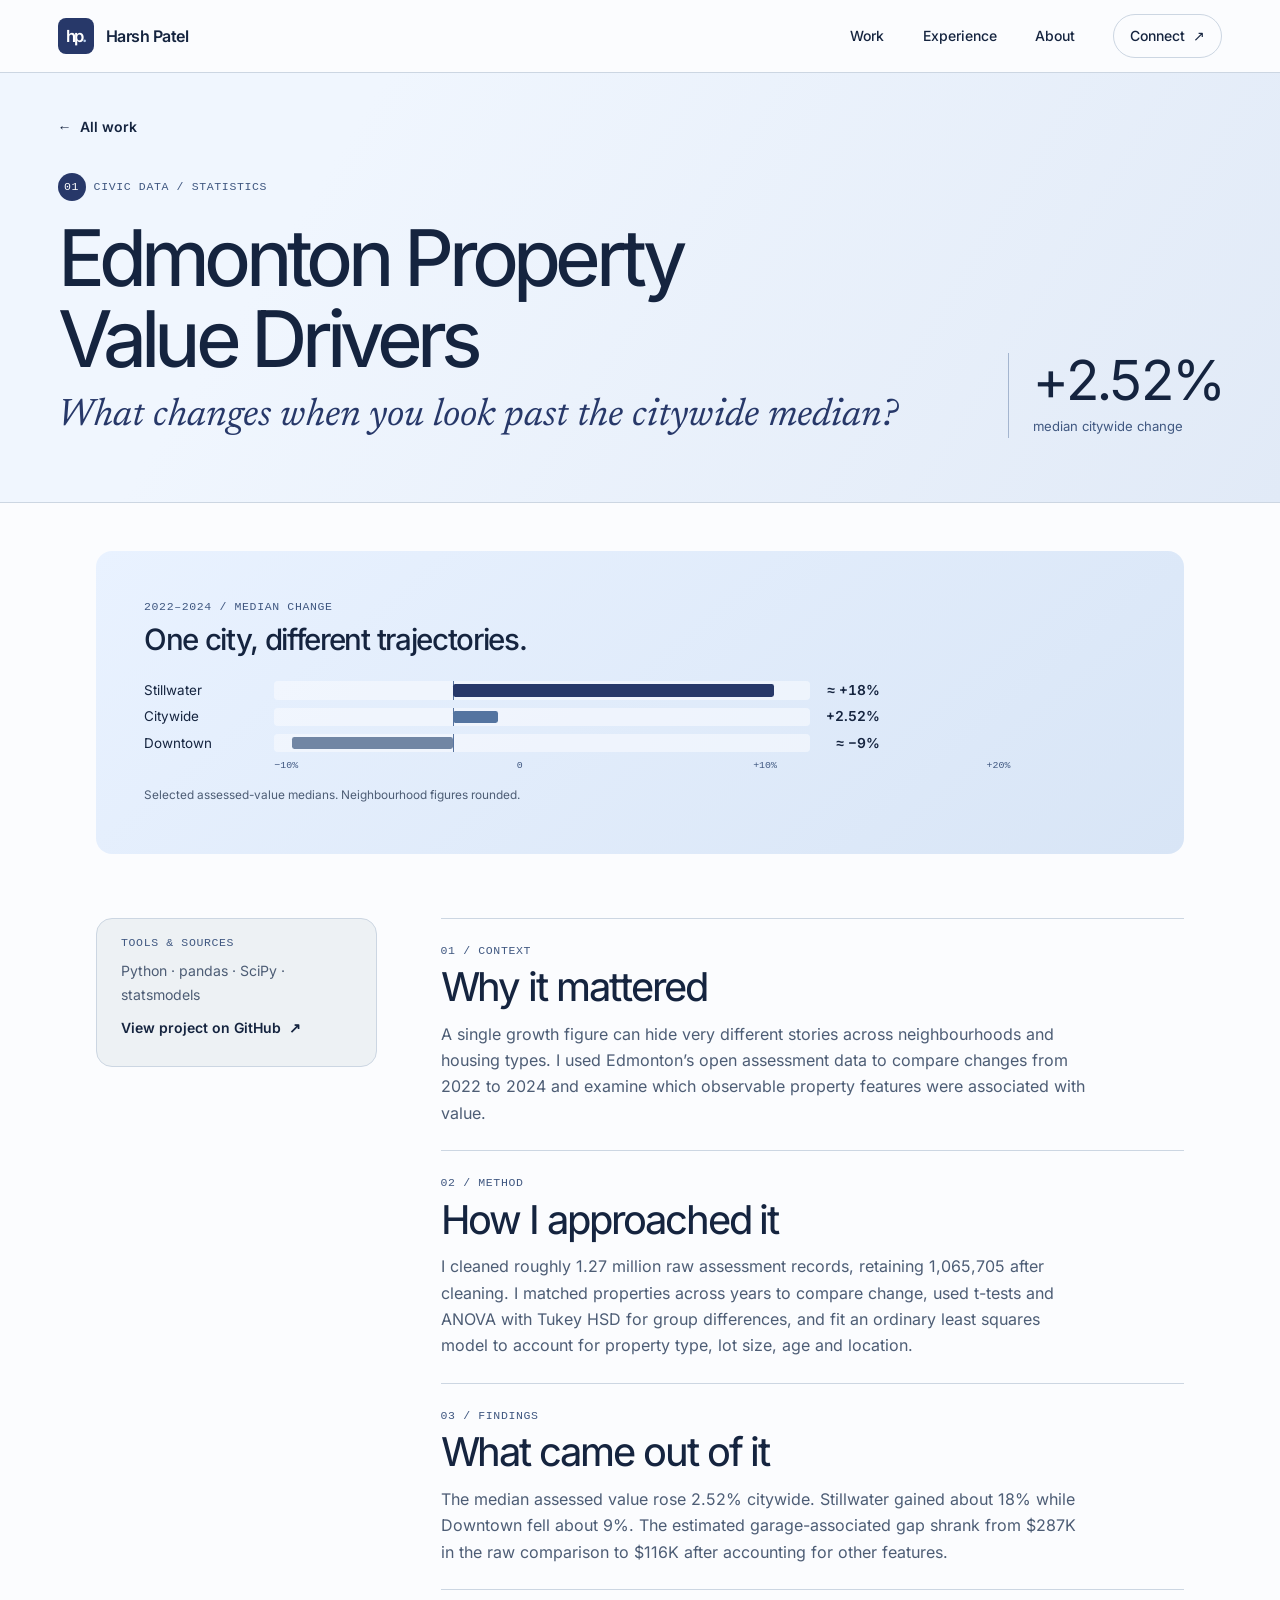
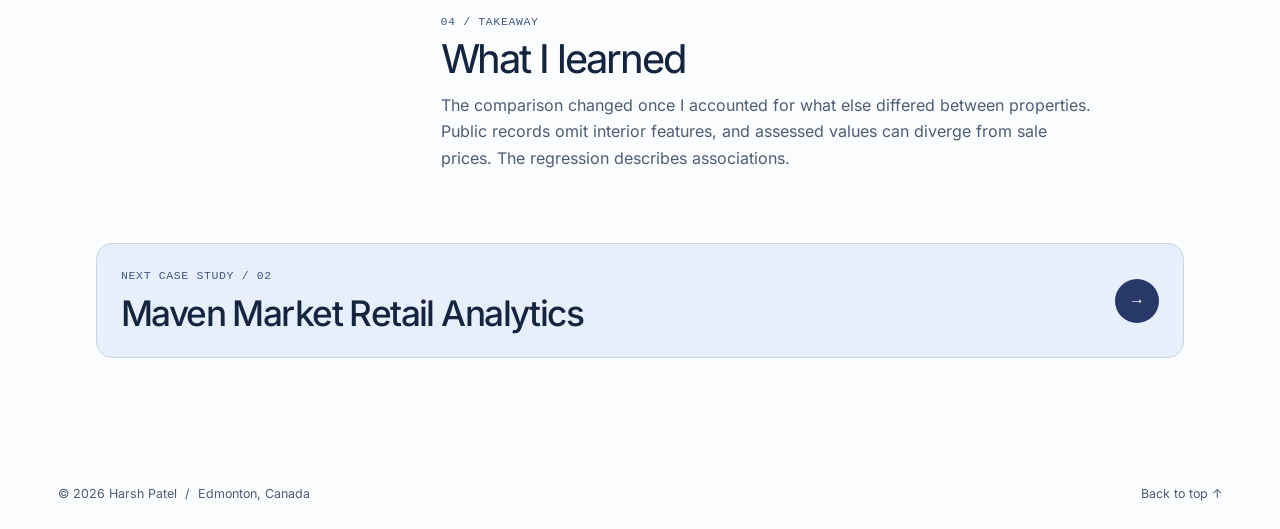
==== work/edmonton-property.html @ 3e596bad "Build the Analytical Editorial portfolio" ====
<!doctype html>
<html lang="en">
  <head>
    <meta charset="utf-8" />
    <meta name="viewport" content="width=device-width, initial-scale=1" />
    <meta name="theme-color" content="#f7f9fc" />
    <meta
      name="description"
      content="I matched three years of civic assessment records to see where values rose, where they fell, and what a citywide median leaves out."
    />
    <title>Edmonton Property Value Drivers | Harsh Patel</title>
    <link rel="canonical" href="https://harshp10101.github.io/work/edmonton-property.html" />
    <meta property="og:type" content="article" />
    <meta property="og:site_name" content="Harsh Patel" />
    <meta property="og:url" content="https://harshp10101.github.io/work/edmonton-property.html" />
    <meta property="og:title" content="Edmonton Property Value Drivers | Harsh Patel" />
    <meta
      property="og:description"
      content="I matched three years of civic assessment records to see where values rose, where they fell, and what a citywide median leaves out."
    />
    <meta property="og:image" content="https://harshp10101.github.io/og.png" />
    <meta property="og:image:width" content="1200" />
    <meta property="og:image:height" content="630" />
    <meta property="og:image:alt" content="Harsh Patel — The Analytical Editorial" />
    <meta name="twitter:card" content="summary_large_image" />
    <link rel="icon" href="../favicon.svg" type="image/svg+xml" />
    <link rel="stylesheet" href="../styles.css" />
    <script src="../script.js" defer></script>
  </head>
  <body>
    <a class="skip-link" href="#main">Skip to content</a>
    <header class="masthead">
      <div class="shell masthead-inner">
        <a class="wordmark" href="../#top">
          <span class="monogram" aria-hidden="true">hp<span>.</span></span>
          <span>Harsh Patel</span>
        </a>
        <button class="menu-toggle" type="button" aria-expanded="false" aria-controls="site-nav" hidden>
          Menu <span class="menu-icon" aria-hidden="true"></span>
        </button>
        <nav id="site-nav" class="site-nav" aria-label="Primary">
          <a href="../#work">Work</a>
          <a href="../#experience">Experience</a>
          <a href="../#about">About</a>
          <a class="nav-contact" href="../#contact">Connect <span aria-hidden="true">↗</span></a>
        </nav>
      </div>
    </header>
    <main id="main" tabindex="-1" class="case-page">
      <article id="top" aria-labelledby="case-title">
        <header class="case-hero">
          <div class="shell">
            <a class="text-link case-back" href="../#work"><span aria-hidden="true">←</span> All work</a>
            <div class="case-title-row">
              <div>
                <p class="mono section-index"><span>01</span> Civic data / statistics</p>
                <h1 id="case-title">Edmonton Property Value Drivers</h1>
                <p class="case-question">What changes when you look past the citywide median?</p>
              </div>
              <div class="case-metric"><strong>+2.52%</strong><span>median citywide change</span></div>
            </div>
          </div>
        </header>

        <div class="shell case-content">
          <figure class="project-figure chart property-chart">
            <div class="figure-kicker mono">2022–2024 / MEDIAN CHANGE</div>
            <figcaption>One city, different trajectories.</figcaption>
            <ul class="chart-bars" aria-label="One city, different trajectories.">
              <li>
                <span>Stillwater</span
                ><span class="bar-track" aria-hidden="true"><i style="--start: 33.33%; --size: 60%"></i></span
                ><b>≈ +18%</b>
              </li>
              <li>
                <span>Citywide</span
                ><span class="bar-track" aria-hidden="true"
                  ><i style="--start: 33.33%; --size: 8.4%"></i></span
                ><b>+2.52%</b>
              </li>
              <li>
                <span>Downtown</span
                ><span class="bar-track" aria-hidden="true"><i style="--start: 3.33%; --size: 30%"></i></span
                ><b>≈ −9%</b>
              </li>
            </ul>
            <div class="chart-axis" aria-hidden="true">
              <span style="--tick: 0%">−10%</span>
              <span style="--tick: 33.333333%">0</span>
              <span style="--tick: 66.666667%">+10%</span>
              <span style="--tick: 100%">+20%</span>
            </div>
            <p class="figure-note">Selected assessed-value medians. Neighbourhood figures rounded.</p>
          </figure>
          <div class="case-layout">
            <aside class="case-source" aria-label="Project details">
              <p class="mono">Tools &amp; sources</p>
              <p>Python · pandas · SciPy · statsmodels</p>
              <a class="text-link" href="https://github.com/HarshP10101/Edmonton-Property-Analysis"
                >View project on GitHub <span aria-hidden="true">↗</span></a
              >
            </aside>
            <div class="case-story">
              <section>
                <p class="mono">01 / Context</p>
                <h2>Why it mattered</h2>
                <p>
                  A single growth figure can hide very different stories across neighbourhoods and housing
                  types. I used Edmonton’s open assessment data to compare changes from 2022 to 2024 and
                  examine which observable property features were associated with value.
                </p>
              </section>
              <section>
                <p class="mono">02 / Method</p>
                <h2>How I approached it</h2>
                <p>
                  I cleaned roughly 1.27 million raw assessment records, retaining 1,065,705 after cleaning. I
                  matched properties across years to compare change, used t-tests and ANOVA with Tukey HSD for
                  group differences, and fit an ordinary least squares model to account for property type, lot
                  size, age and location.
                </p>
              </section>
              <section>
                <p class="mono">03 / Findings</p>
                <h2>What came out of it</h2>
                <p>
                  The median assessed value rose 2.52% citywide. Stillwater gained about 18% while Downtown
                  fell about 9%. The estimated garage-associated gap shrank from $287K in the raw comparison
                  to $116K after accounting for other features.
                </p>
              </section>
              <section>
                <p class="mono">04 / Takeaway</p>
                <h2>What I learned</h2>
                <p>
                  The comparison changed once I accounted for what else differed between properties. Public
                  records omit interior features, and assessed values can diverge from sale prices. The
                  regression describes associations.
                </p>
              </section>
            </div>
          </div>
          <a class="next-project" href="maven-market.html">
            <span
              ><span class="mono">Next case study / 02</span
              ><strong>Maven Market Retail Analytics</strong></span
            >
            <span class="next-arrow" aria-hidden="true">→</span>
          </a>
        </div>
      </article>
    </main>
    <footer class="site-footer">
      <div class="shell footer-inner">
        <p>© 2026 Harsh Patel <span aria-hidden="true">/</span> Edmonton, Canada</p>
        <a href="#top">Back to top <span aria-hidden="true">↑</span></a>
      </div>
    </footer>
  </body>
</html>
---- styles.css ----
@font-face {
  font-family: Inter;
  src: url("assets/fonts/inter-latin-wght-normal.woff2") format("woff2");
  font-weight: 100 900;
  font-display: swap;
}

@font-face {
  font-family: Newsreader;
  src: url("assets/fonts/newsreader-latin-400-italic.woff2") format("woff2");
  font-style: italic;
  font-display: swap;
}

:root {
  color-scheme: light;
  --navy: #273869;
  --steel: #405881;
  --mist: #edf1f4;
  --white: #fff;
  --ink: #15243f;
  --muted: #4d5d75;
  --line: #ccd6e2;
  --paper: #fbfcfe;
  --blue-pale: #e6effa;
  --dark: #172746;
  --on-dark: #d8e5f8;
  --focus: #255cb2;

  --sans: Inter, "Helvetica Neue", "Segoe UI", Arial, sans-serif;
  --serif: Newsreader, Georgia, serif;
  --mono: "SFMono-Regular", Consolas, "Liberation Mono", monospace;
  --space-1: 0.25rem;
  --space-2: 0.5rem;
  --space-3: 0.75rem;
  --space-4: 1rem;
  --space-6: 1.5rem;
  --space-8: 2rem;
  --space-12: 3rem;
  --space-16: 4rem;
  --radius-sm: 0.5rem;
  --radius-md: 1rem;
  --radius-lg: 1.5rem;
  --pill: 999px;
  --shadow: 0 1px 2px #1626460a, 0 12px 32px #2e49700c;
  --shadow-raised: 0 2px 4px #1626460d, 0 18px 36px #2e49701a;
  --ease: cubic-bezier(0.22, 0.68, 0.27, 1);
  --quick: 180ms;
  --shell: 80rem;
  --gutter: clamp(1rem, 4.5vw, 4rem);
  --section-space: clamp(4rem, 8vw, 7.5rem);
  --header-height: 4.5rem;
  --display: clamp(3.25rem, 5.8vw, 5.65rem);
  --section-title: clamp(2.7rem, 5.2vw, 5.1rem);
}

*,
*::before,
*::after {
  box-sizing: border-box;
}
html {
  scroll-padding-top: calc(var(--header-height) + var(--space-4));
}
body {
  margin: 0;
  background: var(--paper);
  color: var(--ink);
  font: 400 1rem/1.65 var(--sans);
}
h1,
h2,
h3,
p,
ul,
ol,
figure {
  margin: 0;
}
h1,
h2,
h3 {
  font-weight: 450;
  line-height: 1.04;
  letter-spacing: -0.052em;
}
h1 em,
h2 em {
  font: italic 400 1.13em/0.82 var(--serif);
  letter-spacing: -0.036em;
}
a {
  color: inherit;
  text-underline-offset: 0.22em;
}
button {
  font: inherit;
  color: inherit;
}
img {
  display: block;
  max-inline-size: 100%;
  height: auto;
}
[hidden] {
  display: none !important;
}
:focus-visible {
  outline: 2px solid var(--focus);
  outline-offset: 4px;
}
[id] {
  scroll-margin-block-start: var(--space-2);
}
.shell {
  width: min(var(--shell), calc(100% - 2 * var(--gutter)));
  margin-inline: auto;
}
.mono {
  font: 400 0.72rem/1.45 var(--mono);
  letter-spacing: 0.055em;
  text-transform: uppercase;
  color: var(--steel);
}
.skip-link {
  position: fixed;
  z-index: 10;
  top: var(--space-2);
  left: var(--space-2);
  transform: translateY(-160%);
  background: var(--white);
  padding: var(--space-3) var(--space-4);
  border-radius: var(--radius-sm);
}
.skip-link:focus {
  transform: none;
}

.masthead {
  position: sticky;
  top: 0;
  z-index: 5;
  background: var(--paper);
  border-bottom: 1px solid var(--line);
}
.masthead-inner {
  min-height: var(--header-height);
  display: flex;
  align-items: center;
  justify-content: space-between;
  gap: var(--space-4);
}
.wordmark {
  display: inline-flex;
  align-items: center;
  gap: var(--space-3);
  font-weight: 600;
  letter-spacing: -0.03em;
  text-decoration: none;
}
.monogram {
  display: grid;
  grid-auto-flow: column;
  place-content: center;
  inline-size: 2.25rem;
  block-size: 2.25rem;
  color: var(--white);
  background: var(--navy);
  border-radius: var(--radius-sm);
  font-size: 1.04rem;
  letter-spacing: -0.1em;
  line-height: 1;
}
.monogram span {
  color: #b5cdeb;
}
.site-nav {
  display: flex;
  align-items: center;
  gap: clamp(0.75rem, 3vw, 2.5rem);
}
.site-nav a {
  display: inline-flex;
  align-items: center;
  gap: var(--space-2);
  min-height: 2.75rem;
  font-size: 0.875rem;
  font-weight: 500;
  text-decoration: none;
}
.site-nav a:hover,
.text-link:hover {
  text-decoration: underline;
}
.site-nav .nav-contact {
  padding-inline: var(--space-4);
  border: 1px solid var(--line);
  border-radius: var(--pill);
}
.menu-toggle {
  display: none;
  align-items: center;
  gap: var(--space-2);
  min-height: 2.75rem;
  padding-inline: var(--space-3);
  border: 1px solid var(--line);
  background: var(--white);
  border-radius: var(--pill);
  cursor: pointer;
  font-size: 0.85rem;
}
.menu-icon {
  width: 0.8rem;
  height: 0.42rem;
  border-block: 1px solid currentColor;
}
.menu-toggle[aria-expanded="true"] .menu-icon {
  transform: rotate(-45deg);
}

.hero {
  position: relative;
  isolation: isolate;
  background:
    radial-gradient(ellipse at 91% 24%, #d3e1f6 0, #edf4fc 43%, transparent 72%),
    linear-gradient(115deg, #fcfdff, #eef3fa 77%);
  border-bottom: 1px solid var(--line);
}
.hero::before {
  content: "";
  position: absolute;
  inset: 0;
  z-index: -1;
  background:
    linear-gradient(#6788b71a 1px, transparent 1px), linear-gradient(90deg, #6788b71a 1px, transparent 1px);
  background-size: 2rem 2rem;
  mask-image: linear-gradient(110deg, transparent 16%, #000 77%);
  pointer-events: none;
}
.hero-inner {
  display: grid;
  grid-template-columns: minmax(0, 1.18fr) minmax(0, 1fr);
  column-gap: clamp(1.5rem, 4vw, 4rem);
  align-items: center;
  padding-block-start: clamp(3.5rem, 5.5vw, 6rem);
}
.hero-copy {
  padding-block: var(--space-3);
}
.hero-kicker,
.hero-index p {
  display: flex;
  align-items: center;
  gap: var(--space-2);
}
.status-dot {
  display: inline-block;
  flex: 0 0 0.45rem;
  height: 0.45rem;
  background: #5276ac;
  border-radius: var(--pill);
}
.hero h1 {
  margin: var(--space-6) 0 var(--space-6);
  font-size: var(--display);
  letter-spacing: -0.079em;
  line-height: 0.99;
}
.hero h1 span,
.hero h1 em {
  display: block;
}
.hero h1 em {
  color: var(--navy);
  line-height: 0.94;
  padding-block-start: 0.07em;
}
.hero-intro {
  max-width: 34rem;
  font-size: clamp(1rem, 1.45vw, 1.2rem);
  color: var(--muted);
}
.hero-actions {
  display: flex;
  flex-wrap: wrap;
  align-items: center;
  gap: var(--space-2) var(--space-6);
  margin-top: var(--space-8);
}
.button {
  display: inline-flex;
  justify-content: center;
  align-items: center;
  gap: var(--space-3);
  min-height: 3rem;
  padding: var(--space-2) var(--space-4);
  border-radius: var(--pill);
  font-size: 0.88rem;
  font-weight: 600;
  text-decoration: none;
  transition:
    background-color var(--quick) var(--ease),
    box-shadow var(--quick) var(--ease);
}
.button-primary {
  background: var(--navy);
  color: var(--white);
}
.button-primary:hover {
  background: var(--dark);
  box-shadow: var(--shadow-raised);
}
.text-link {
  width: fit-content;
  display: inline-flex;
  align-items: center;
  gap: var(--space-2);
  min-height: 2.75rem;
  font-size: 0.875rem;
  font-weight: 600;
  text-decoration: none;
}
.text-link span[aria-hidden] {
  transition: transform var(--quick) var(--ease);
}
.text-link:hover span[aria-hidden] {
  transform: translateX(0.18rem);
}

.atlas {
  border-radius: var(--radius-lg);
  border: 1px solid #91a7c697;
  background:
    radial-gradient(ellipse at 35% 15%, #fbfdff 1%, #e7eff8b8 50%, transparent 73%),
    linear-gradient(152deg, #eff6fe, #c9d9f0 73%, #dae8fa);
  box-shadow: var(--shadow-raised);
}
.atlas-heading {
  display: flex;
  justify-content: space-between;
  align-items: center;
  gap: var(--space-2);
  padding: var(--space-6) var(--space-6) 0;
}
.atlas-heading > span:first-child {
  display: flex;
  align-items: center;
  gap: var(--space-2);
  color: var(--navy);
  font-weight: 600;
}
.atlas-cross {
  font-size: 1.2rem;
  line-height: 1;
}
.atlas-art {
  position: relative;
  margin: var(--space-1) var(--space-2) 0;
}
.atlas-art img {
  width: 100%;
}
.atlas-node {
  position: absolute;
  left: var(--x);
  top: var(--y);
  display: grid;
  place-content: center;
  inline-size: 1.5rem;
  block-size: 1.5rem;
  border-radius: var(--pill);
  border: 1px solid #7590b7;
  background: var(--paper);
  color: var(--navy);
  font: 600 0.6rem/1 var(--mono);
  transform: translate(-50%, -50%);
  transition:
    box-shadow var(--quick) var(--ease),
    color var(--quick) var(--ease),
    background var(--quick) var(--ease);
}
.atlas[data-mode="research"] .node-research,
.atlas[data-mode="analytics"] .node-analytics,
.atlas[data-mode="engineering"] .node-engineering {
  background: var(--navy);
  color: var(--white);
  box-shadow:
    0 0 0 0.26rem #5276ac39,
    0 0 0 0.54rem #5276ac20;
}
.atlas-caption {
  padding: 0 var(--space-6) var(--space-4);
}
.atlas-controls {
  display: grid;
  grid-template-columns: repeat(3, minmax(0, 1fr));
  gap: var(--space-1);
  padding: var(--space-1);
  background: #f8fbffd9;
  border: 1px solid #aebfd7;
  border-radius: var(--radius-md);
}
.atlas-controls button {
  display: inline-flex;
  gap: var(--space-1);
  justify-content: center;
  align-items: center;
  min-height: 2.75rem;
  border: 0;
  padding: var(--space-1);
  border-radius: 0.7rem;
  background: transparent;
  font-size: clamp(0.7rem, 1vw, 0.84rem);
  font-weight: 600;
  cursor: pointer;
  transition: background-color var(--quick) var(--ease);
}
.atlas-controls button span {
  font: 400 0.68rem/1 var(--mono);
  opacity: 0.8;
}
.atlas-controls button:hover {
  background: #dce7f6;
}
.atlas-controls button[aria-pressed="true"] {
  background: var(--navy);
  color: var(--white);
}
.atlas-note {
  margin-top: var(--space-3);
  min-height: 2lh;
  max-width: 42ch;
  color: var(--ink);
  font-size: 0.89rem;
  line-height: 1.5;
}
.atlas-link {
  font-size: 0.8rem;
  min-height: 2.75rem;
}
.hero-index {
  grid-column: 1 / -1;
  display: flex;
  justify-content: space-between;
  gap: var(--space-2) var(--space-4);
  margin-top: clamp(2rem, 4vw, 3.5rem);
  padding-block: var(--space-4);
  border-top: 1px solid #a9bad1;
}

.section {
  padding-block: var(--section-space);
}
.section-heading {
  display: grid;
  grid-template-columns: minmax(0, 1.7fr) minmax(0, 1fr);
  align-items: end;
  gap: var(--space-6);
  margin-bottom: clamp(2rem, 4vw, 3.5rem);
}
.section-heading > p {
  max-width: 38ch;
  color: var(--muted);
  padding-block-end: var(--space-1);
}
.section-index {
  display: flex;
  align-items: center;
  gap: var(--space-2);
  margin-bottom: var(--space-4);
}
.section-index span {
  display: inline-grid;
  place-content: center;
  min-width: 1.75rem;
  height: 1.75rem;
  padding-inline: var(--space-1);
  border-radius: var(--pill);
  background: var(--navy);
  color: var(--white);
}
.section h2,
.contact h2 {
  font-size: var(--section-title);
}
.section h2 em {
  color: var(--navy);
}

.project-grid {
  display: grid;
  grid-template-columns: repeat(2, minmax(0, 1fr));
  gap: var(--space-6);
}
.project-card {
  display: flex;
  flex-direction: column;
  min-width: 0;
  border: 1px solid var(--line);
  border-radius: var(--radius-lg);
  background: var(--white);
  box-shadow: var(--shadow);
  transition:
    box-shadow var(--quick) var(--ease),
    border-color var(--quick) var(--ease);
}
.project-card:hover,
.project-card:focus-within {
  border-color: #94a8c3;
  box-shadow: var(--shadow-raised);
}
.project-lead,
#project-basket {
  grid-column: 1 / -1;
  display: grid;
  grid-template-columns: 1fr 1.12fr;
}
.project-lead .project-copy {
  grid-column: 1;
  grid-row: 1;
}
.project-lead .project-figure {
  grid-column: 2;
  grid-row: 1;
  margin: var(--space-3) var(--space-3) var(--space-3) 0;
}
#project-basket .project-figure {
  margin: var(--space-3) 0 var(--space-3) var(--space-3);
}
.project-copy {
  display: flex;
  flex-direction: column;
  align-items: flex-start;
  flex: 1;
  padding: clamp(1.25rem, 3.4vw, 2.75rem);
}
.project-copy .project-index {
  display: flex;
  align-items: center;
  gap: var(--space-2);
  color: var(--steel);
  margin: 0 0 var(--space-3);
}
.project-index span {
  border-right: 1px solid var(--line);
  padding-right: var(--space-2);
}
.project-copy h3 {
  font-size: clamp(1.65rem, 3.1vw, 2.8rem);
}
.project-copy > p {
  max-width: 43ch;
  color: var(--muted);
  margin: var(--space-3) 0 var(--space-4);
}
.project-copy .text-link {
  margin-top: auto;
}
.lead-evidence {
  display: flex;
  align-items: center;
  gap: var(--space-3);
  margin-block: var(--space-2) var(--space-6);
}
.lead-evidence strong {
  font-weight: 450;
  font-size: clamp(2.25rem, 4vw, 3.5rem);
  line-height: 0.9;
  letter-spacing: -0.07em;
  font-variant-numeric: tabular-nums;
  color: var(--navy);
}
.lead-evidence span {
  color: var(--steel);
  font-size: 0.72rem;
  line-height: 1.35;
}

.project-figure {
  margin: var(--space-3) var(--space-3) 0;
  padding: clamp(1rem, 2.5vw, 2rem);
  border-radius: var(--radius-md);
  min-width: 0;
}
.chart {
  display: flex;
  flex-direction: column;
  justify-content: center;
  background: linear-gradient(140deg, #e9f2ff, #d8e5f6);
}
.basket-chart {
  background: linear-gradient(140deg, #eef2f7, #dbe4ee);
}
.chart figcaption {
  font-size: clamp(1.3rem, 2.3vw, 2rem);
  font-weight: 500;
  line-height: 1.15;
  letter-spacing: -0.045em;
  margin-top: var(--space-2);
}
.chart-bars,
.chart-axis {
  --label: 7.5rem;
  --value: 3.75rem;
  --gap: 0.65rem;
}
.chart-bars {
  display: grid;
  gap: var(--space-2);
  list-style: none;
  padding: 0;
  margin-top: var(--space-6);
}
.chart-bars li {
  display: grid;
  grid-template-columns: var(--label) minmax(0, 1fr) var(--value);
  align-items: center;
  gap: var(--gap);
  font-size: 0.84rem;
  line-height: 1.25;
}
.chart-bars li b {
  text-align: right;
  font-size: 0.86rem;
  font-weight: 600;
  font-variant-numeric: tabular-nums;
}
.bar-track {
  position: relative;
  height: 1.15rem;
  background: #f8fbff9e;
  border-radius: 0.25rem;
}
.property-chart .bar-track::before {
  content: "";
  position: absolute;
  left: 33.33%;
  inset-block: 0;
  border-left: 1px solid #58749f;
}
.bar-track i {
  position: absolute;
  inset-block: 0.19rem;
  left: var(--start);
  width: var(--size);
  border-radius: 0.15rem;
  background: #5474a0;
}
.chart-bars li:first-child i {
  background: var(--navy);
}
.property-chart .chart-bars li:last-child i {
  background: #7186a4;
}
.chart-axis {
  position: relative;
  min-height: 1em;
  margin: var(--space-2) calc(var(--value) + var(--gap)) 0 calc(var(--label) + var(--gap));
  font: 400 0.62rem/1.2 var(--mono);
  color: var(--steel);
}
.chart-axis span {
  position: absolute;
  left: var(--tick);
  transform: translateX(-50%);
}
.chart-axis span:first-child {
  transform: none;
}
.chart-axis span:last-child {
  transform: translateX(-100%);
}
.figure-note {
  margin-top: var(--space-4);
  color: var(--muted);
  font-size: 0.74rem;
}

.dashboard,
.pipeline {
  min-height: clamp(13rem, 23vw, 19rem);
}
.dashboard {
  display: flex;
  flex-direction: column;
  gap: var(--space-4);
  background: #e7eef6;
}
.dashboard figcaption,
.pipeline figcaption {
  display: flex;
  flex-wrap: wrap;
  justify-content: space-between;
  gap: var(--space-1) var(--space-2);
}
.dashboard img {
  width: 100%;
  border-radius: var(--radius-sm);
  border: 1px solid #acbdd2;
}
.pipeline {
  display: flex;
  flex-direction: column;
  justify-content: space-between;
  gap: var(--space-8);
  background: radial-gradient(ellipse at 80% 10%, #375783, transparent 80%), var(--dark);
  color: var(--white);
}
.pipeline .mono {
  color: var(--on-dark);
}
.pipeline-flow {
  display: grid;
  grid-template-columns: repeat(3, minmax(0, 1fr));
  gap: var(--space-2);
  margin: 0;
  padding: 0;
  list-style: none;
}
.pipeline-flow li {
  position: relative;
  display: flex;
  flex-direction: column;
  gap: var(--space-2);
  padding: var(--space-3);
  border-radius: var(--radius-sm);
  background: #35517d;
  border: 1px solid #6983a7;
}
.pipeline-flow li:nth-child(2) {
  background: #304a74;
}
.pipeline-flow li:nth-child(3) {
  background: #283f64;
}
.pipeline-flow li:not(:last-child)::after {
  content: "";
  position: absolute;
  left: 100%;
  top: 50%;
  width: calc(var(--space-2) + 2px);
  border-top: 1px solid #a0b8db;
}
.pipeline-flow strong {
  font-size: clamp(0.9rem, 1.65vw, 1.45rem);
  letter-spacing: -0.045em;
  font-weight: 450;
  line-height: 1;
}
.pipeline-flow small,
.pipeline-audit {
  color: var(--on-dark);
  font-size: 0.75rem;
  line-height: 1.4;
}
.pipeline-audit {
  padding-top: var(--space-3);
  border-top: 1px dashed #8299bd;
}
.pipeline-audit span {
  margin-right: var(--space-1);
}
.archive {
  display: flex;
  align-items: center;
  flex-wrap: wrap;
  gap: 0 var(--space-6);
  margin-top: var(--space-8);
  border-top: 1px solid var(--line);
  padding-top: var(--space-3);
}
.archive h3 {
  margin-right: auto;
}

.experience {
  background: var(--mist);
  border-block: 1px solid var(--line);
}
.role-list {
  border-top: 1px solid #aab8cb;
}
.role {
  display: grid;
  grid-template-columns: minmax(0, 1fr) minmax(0, 1.4fr) minmax(7.5rem, 0.45fr);
  gap: var(--space-6);
  align-items: start;
  padding: var(--space-6) var(--space-4);
  border-bottom: 1px solid #bdcbdc;
}
.role-current {
  background: #ffffffa6;
  border-left: 3px solid #6d89b0;
  padding-left: calc(var(--space-4) - 3px);
}
.role h3 {
  font-size: clamp(1.45rem, 2.9vw, 2.35rem);
  margin-block: var(--space-2);
}
.role-title {
  font-size: 0.88rem;
  color: var(--muted);
}
.role-description > p {
  max-width: 50ch;
}
.role-description .role-evidence {
  margin-top: var(--space-2);
  color: var(--steel);
  font-size: 0.86rem;
}
.role-evidence strong {
  color: var(--navy);
  font-weight: 650;
}
.role-date {
  color: var(--navy);
  font-weight: 600;
  font-size: 0.86rem;
  text-align: right;
}
.role-date span {
  display: block;
  margin-top: var(--space-1);
  color: var(--muted);
  font-size: 0.75rem;
  font-weight: 400;
}

.about {
  display: grid;
  grid-template-columns: minmax(0, 1.15fr) minmax(0, 1fr);
  gap: clamp(2rem, 8vw, 7.5rem);
}
.about-body {
  padding-top: var(--space-8);
  max-width: 55ch;
}
.about-body > p {
  margin-bottom: var(--space-4);
  color: var(--muted);
}
.about-body > p:first-child {
  font-size: clamp(1.05rem, 1.55vw, 1.28rem);
  color: var(--ink);
}
.about-body .aside-note {
  padding: var(--space-4) var(--space-6);
  margin: var(--space-6) 0 0;
  border-left: 2px solid #7d99bf;
  background: #eef3fa;
  border-radius: 0 var(--radius-sm) var(--radius-sm) 0;
  font-size: 0.9rem;
}
.aside-note span {
  display: block;
  margin-bottom: var(--space-1);
}
.about-map {
  margin-top: var(--space-6);
}
.about-map ul {
  display: flex;
  flex-wrap: wrap;
  gap: var(--space-2);
  padding: 0;
  margin-top: var(--space-2);
  list-style: none;
}
.about-map li {
  border: 1px solid var(--line);
  border-radius: var(--pill);
  background: var(--white);
  padding: var(--space-1) var(--space-3);
  color: var(--steel);
  font-size: 0.79rem;
}

.contact {
  isolation: isolate;
  position: relative;
  overflow: hidden;
  background: radial-gradient(ellipse at 88% 75%, #354f7d, transparent 64%), var(--dark);
  color: var(--white);
}
.contact::before {
  content: "";
  position: absolute;
  inset: 0;
  z-index: -1;
  background: repeating-radial-gradient(
    ellipse at 88% 120%,
    transparent 0 22px,
    #a1b8dd26 23px 24px,
    transparent 25px 42px
  );
  mask-image: linear-gradient(90deg, transparent 15%, #000 100%);
  pointer-events: none;
}
.contact-inner {
  display: grid;
  grid-template-columns: minmax(0, 1.6fr) minmax(0, 0.8fr);
  gap: var(--space-12);
  align-items: end;
  padding-block: var(--section-space);
}
.contact .section-index,
.contact h2 em,
.contact p {
  color: var(--on-dark);
}
.contact .section-index span {
  background: #49658e;
}
.contact h2 + p {
  max-width: 42ch;
  margin: var(--space-4) 0 var(--space-6);
}
.button-light {
  background: var(--white);
  color: var(--dark);
}
.button-light:hover {
  background: #dce9fa;
}
.contact :focus-visible {
  outline-color: var(--white);
}
.contact-links {
  padding: 0;
  list-style: none;
}
.contact-links li {
  border-top: 1px solid #a0b7d777;
}
.contact-links li:last-child {
  border-bottom: 1px solid #a0b7d777;
}
.contact-links a {
  width: 100%;
  justify-content: space-between;
  padding-block: var(--space-3);
}
.footer-inner {
  display: flex;
  justify-content: space-between;
  align-items: center;
  gap: var(--space-2) var(--space-4);
  padding-block: var(--space-3);
  font-size: 0.78rem;
  color: var(--muted);
}
.footer-inner a {
  display: inline-flex;
  align-items: center;
  gap: var(--space-1);
  min-height: 2.75rem;
  text-decoration: none;
}
.footer-inner a:hover {
  text-decoration: underline;
}
.footer-inner p span {
  padding-inline: var(--space-1);
}

.case-hero {
  background: linear-gradient(122deg, #f0f6fe 25%, #e1eaf7);
  border-bottom: 1px solid var(--line);
  padding: var(--space-8) 0 var(--space-16);
}
.case-back {
  margin-bottom: var(--space-6);
}
.case-title-row {
  display: grid;
  grid-template-columns: minmax(0, 1fr) auto;
  gap: var(--space-8);
  align-items: end;
}
.case-title-row h1 {
  font-size: clamp(2.7rem, 6.1vw, 6.25rem);
  max-width: 16ch;
  letter-spacing: -0.073em;
}
.case-question {
  margin-top: var(--space-4);
  font: italic 400 clamp(1.55rem, 3vw, 2.55rem)/1.1 var(--serif);
  color: var(--navy);
}
.case-metric {
  display: grid;
  gap: var(--space-2);
  border-left: 1px solid #a4b5cf;
  padding-left: var(--space-6);
}
.case-metric strong {
  font-weight: 400;
  font-size: clamp(2rem, 4.3vw, 4rem);
  letter-spacing: -0.07em;
  line-height: 1;
  font-variant-numeric: tabular-nums;
}
.case-metric span {
  color: var(--steel);
  font-size: 0.82rem;
}
.case-content {
  padding-block: var(--space-12) var(--section-space);
  max-width: 68rem;
}
.case-content > .project-figure {
  margin: 0 0 var(--space-16);
  padding: clamp(1rem, 4vw, 3rem);
}
.case-content > .chart {
  min-height: 16rem;
}
.case-content .chart-bars,
.case-content .chart-axis {
  max-width: 46rem;
}
.case-content > .pipeline {
  min-height: 17rem;
}
.case-layout {
  display: grid;
  grid-template-columns: minmax(0, 1fr) minmax(0, 2.65fr);
  gap: clamp(1.5rem, 5vw, 4.5rem);
}
.case-source {
  align-self: start;
  padding: var(--space-4) var(--space-6);
  background: var(--mist);
  border: 1px solid var(--line);
  border-radius: var(--radius-md);
}
.case-source p + p {
  margin-top: var(--space-2);
  font-size: 0.88rem;
  color: var(--muted);
}
.case-source a {
  display: flex;
}
.case-story section {
  border-top: 1px solid var(--line);
  padding-block: var(--space-6);
}
.case-story h2 {
  margin-block: var(--space-2) var(--space-3);
  font-size: clamp(1.8rem, 3.1vw, 2.8rem);
}
.case-story h2 + p {
  max-width: 65ch;
  color: var(--muted);
}
.next-project {
  display: flex;
  align-items: center;
  justify-content: space-between;
  gap: var(--space-4);
  margin-top: var(--space-12);
  padding: var(--space-6);
  background: var(--blue-pale);
  border: 1px solid var(--line);
  border-radius: var(--radius-md);
  text-decoration: none;
}
.next-project > span:first-child {
  display: grid;
  gap: var(--space-2);
}
.next-project strong {
  font-size: clamp(1.25rem, 3vw, 2.2rem);
  font-weight: 500;
  line-height: 1.15;
  letter-spacing: -0.045em;
}
.next-project:hover strong {
  text-decoration: underline;
}
.next-arrow {
  display: grid;
  place-content: center;
  flex: 0 0 2.75rem;
  height: 2.75rem;
  color: var(--white);
  background: var(--navy);
  border-radius: var(--pill);
}

@media (min-width: 761px) {
  .project-grid .dashboard,
  .project-grid .pipeline {
    aspect-ratio: 1.65;
  }
  .project-grid .dashboard img {
    height: 100%;
    min-height: 0;
    object-fit: contain;
    object-position: center;
    border: 0;
  }
}

@media (max-width: 1050px) {
  .hero-inner {
    column-gap: var(--space-6);
  }
  .atlas-caption,
  .atlas-heading {
    padding-inline: var(--space-4);
  }
  .atlas-controls button span {
    display: none;
  }
}

@media (max-width: 760px) {
  :root {
    --header-height: 4rem;
  }
  .masthead-inner {
    flex-wrap: wrap;
    gap: 0 var(--space-2);
  }
  .wordmark {
    min-height: var(--header-height);
  }
  .site-nav {
    flex-basis: 100%;
    justify-content: space-between;
    gap: var(--space-2);
    padding: 0 0 var(--space-2);
  }
  .site-nav .nav-contact {
    padding-inline: var(--space-2);
  }
  .nav-enhanced .menu-toggle {
    display: inline-flex;
  }
  .nav-enhanced .site-nav {
    position: absolute;
    inset: 100% 0 auto;
    display: grid;
    gap: 0;
    padding: var(--space-2) var(--gutter) var(--space-4);
    border-bottom: 1px solid var(--line);
    background: var(--paper);
    box-shadow: var(--shadow-raised);
  }
  .nav-enhanced .menu-toggle[aria-expanded="false"] + .site-nav {
    display: none;
  }
  .nav-enhanced .site-nav a {
    min-height: 3rem;
    justify-content: space-between;
    border: 0;
    border-bottom: 1px solid var(--line);
    border-radius: 0;
    padding-inline: var(--space-2);
  }
  .hero-inner {
    grid-template-columns: minmax(0, 1fr);
    padding-top: var(--space-8);
    row-gap: var(--space-8);
  }
  .hero-copy {
    padding: 0;
  }
  .hero h1 {
    font-size: clamp(2.26rem, 10.55vw, 4.75rem);
    margin-block: var(--space-4) var(--space-3);
  }
  .hero h1 em {
    font-size: 1.15em;
  }
  .hero-actions {
    margin-top: var(--space-6);
  }
  .atlas {
    max-width: 36rem;
    width: 100%;
  }
  .atlas-heading {
    padding-top: var(--space-4);
  }
  .atlas-art {
    max-width: 31rem;
    margin-inline: auto;
  }
  .atlas-caption {
    padding-bottom: var(--space-3);
  }
  .atlas-controls button {
    font-size: 0.8rem;
  }
  .hero-index {
    flex-wrap: wrap;
    margin-top: 0;
  }
  .section-heading,
  .about,
  .contact-inner {
    grid-template-columns: minmax(0, 1fr);
    gap: var(--space-4);
  }
  .section-heading {
    margin-bottom: var(--space-6);
  }
  .about-body {
    padding-top: 0;
  }
  .contact-links {
    margin-top: var(--space-4);
  }
  .project-grid,
  .project-lead,
  #project-basket {
    grid-template-columns: minmax(0, 1fr);
  }
  .project-lead .project-copy,
  .project-lead .project-figure {
    grid-row: auto;
    grid-column: auto;
  }
  .project-lead .project-figure,
  #project-basket .project-figure {
    margin: var(--space-3) var(--space-3) 0;
  }
  .chart-bars,
  .chart-axis {
    --label: 6.25rem;
    --value: 3rem;
    --gap: 0.4rem;
  }
  .chart-bars li,
  .chart-bars li b {
    font-size: 0.76rem;
  }
  .basket-chart .chart-axis span:nth-child(2),
  .basket-chart .chart-axis span:nth-child(4),
  .basket-chart .chart-axis span:nth-child(5) {
    display: none;
  }
  .archive h3 {
    flex-basis: 100%;
    padding-top: var(--space-2);
  }
  .role {
    grid-template-columns: minmax(0, 1fr) auto;
    gap: var(--space-3) var(--space-2);
  }
  .role-description {
    grid-row: 2;
    grid-column: 1 / -1;
  }
  .role-date {
    max-width: 10rem;
  }
  .case-hero {
    padding: var(--space-4) 0 var(--space-8);
  }
  .case-title-row,
  .case-layout {
    grid-template-columns: minmax(0, 1fr);
    gap: var(--space-6);
  }
  .case-metric {
    padding-left: var(--space-3);
  }
  .case-content {
    padding-top: var(--space-6);
  }
  .case-content > .project-figure {
    margin-bottom: var(--space-8);
  }
}

@media (max-width: 370px) {
  .hero-actions {
    gap: 0 var(--space-4);
  }
  .hero-actions .button {
    padding-inline: var(--space-3);
  }
  .hero-actions .text-link,
  .hero-actions .button {
    font-size: 0.82rem;
  }
  .chart-bars,
  .chart-axis {
    --label: 5.4rem;
    --value: 2.9rem;
    --gap: 0.3rem;
  }
  .chart-axis {
    font-size: 0.52rem;
  }
  .pipeline-flow li {
    padding: var(--space-2);
  }
  .pipeline-flow li .mono {
    font-size: 0.63rem;
  }
  .footer-inner {
    flex-wrap: wrap;
  }
}

@media (prefers-reduced-motion: no-preference) {
  html {
    scroll-behavior: smooth;
  }
  .atlas-art {
    animation: atlas-arrive 640ms var(--ease) both;
  }
  @keyframes atlas-arrive {
    from {
      transform: translateY(8px);
      opacity: 0.62;
    }
    to {
      transform: none;
      opacity: 1;
    }
  }
}

@media (prefers-reduced-motion: reduce) {
  *,
  *::before,
  *::after {
    animation: none !important;
    transition: none !important;
  }
}
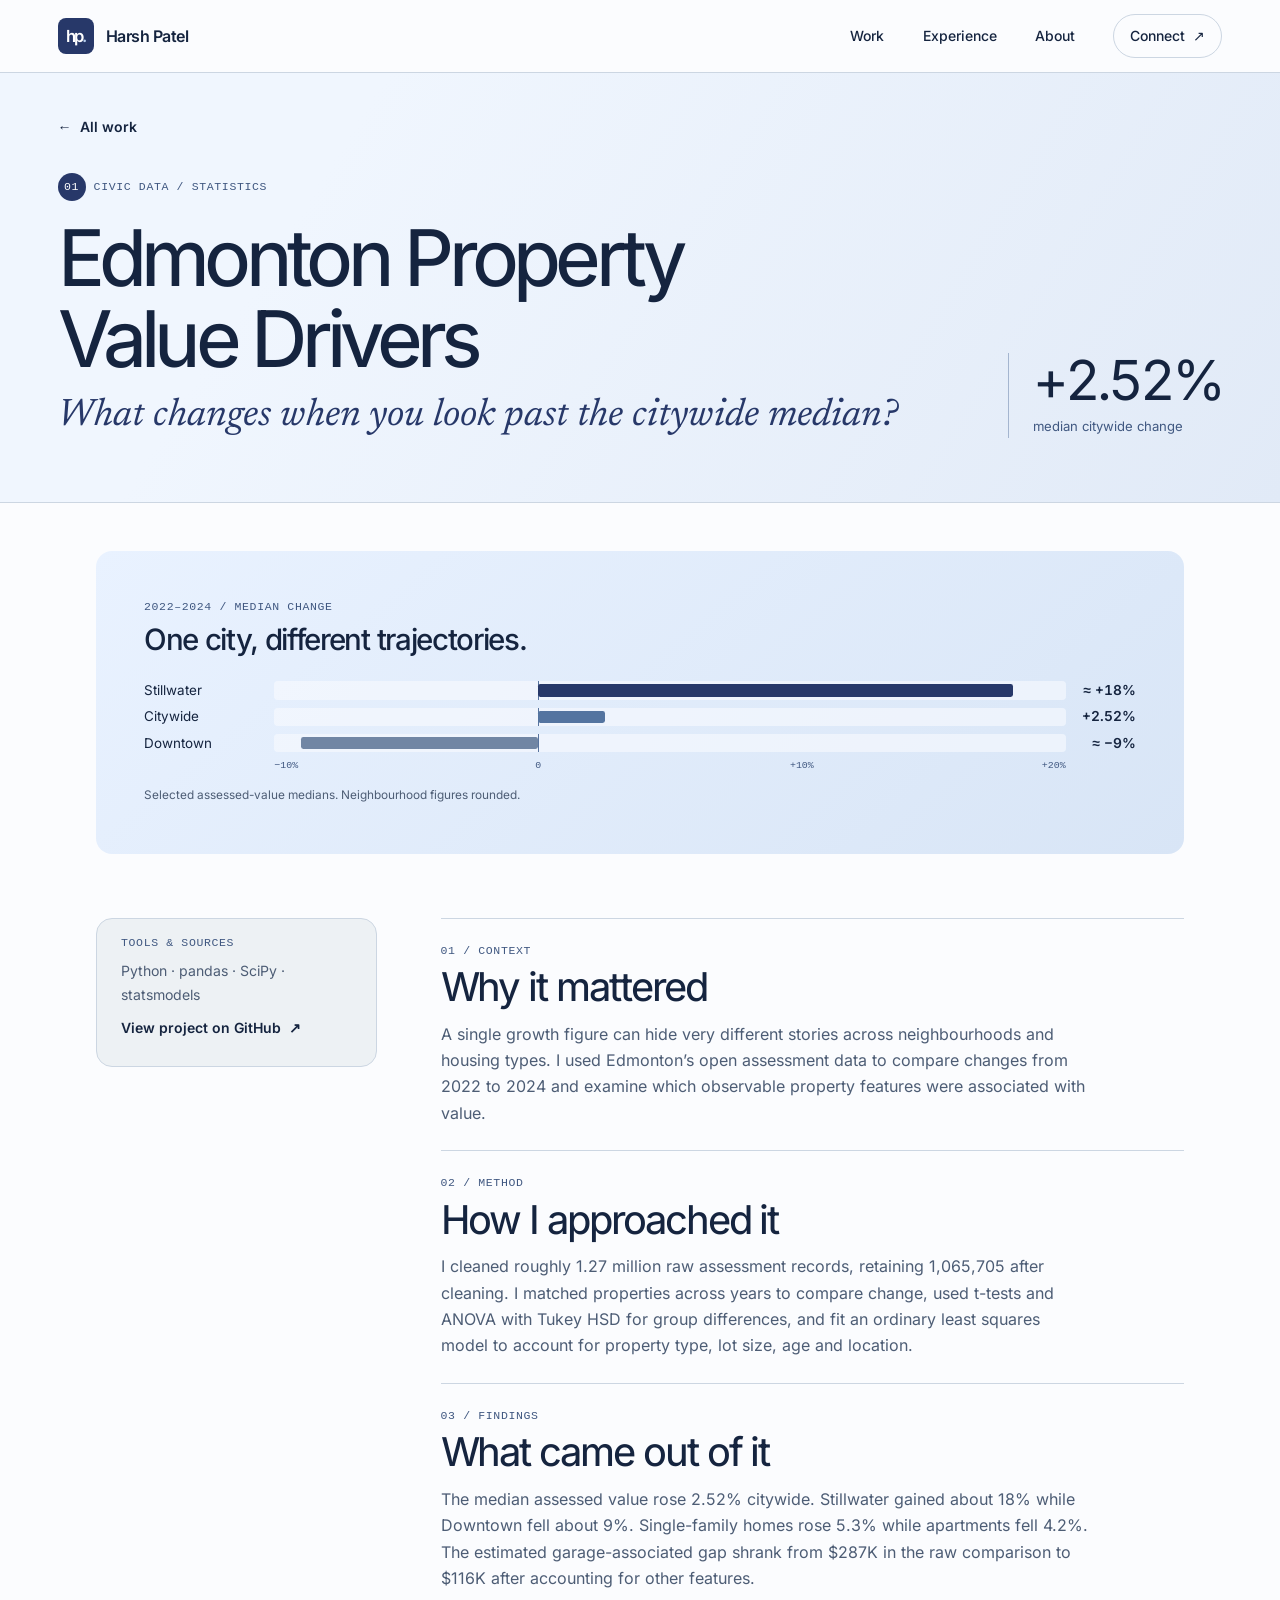
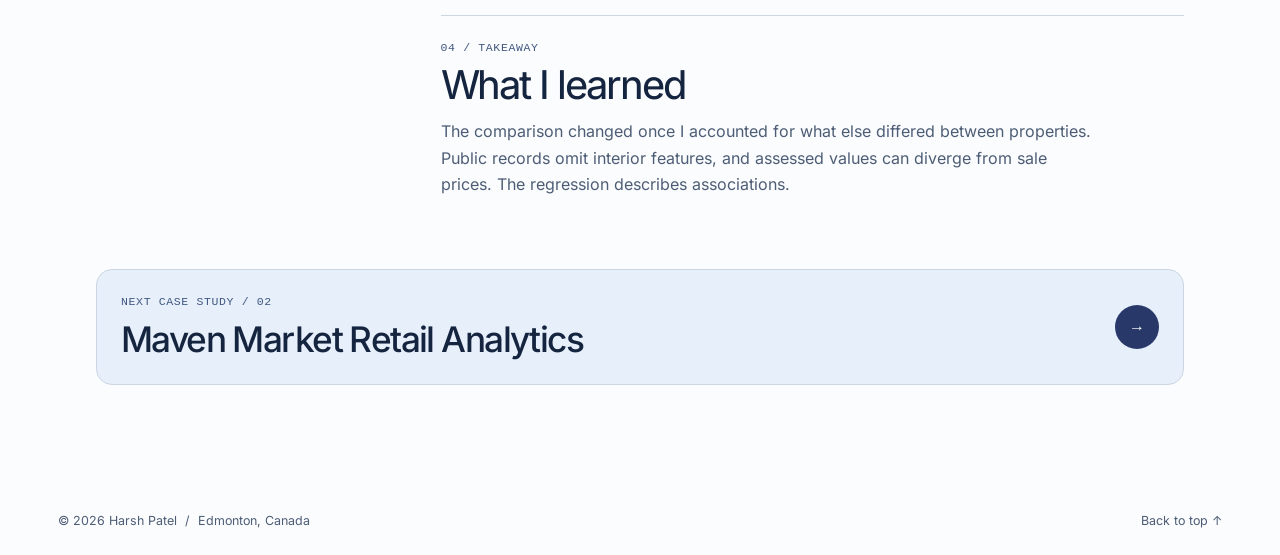
==== commit b47a0f8a: "Ground the portfolio in research and redesign the Maven and career sections" ====
--- a/work/edmonton-property.html
+++ b/work/edmonton-property.html
@@ -125,8 +125,9 @@
                 <h2>What came out of it</h2>
                 <p>
                   The median assessed value rose 2.52% citywide. Stillwater gained about 18% while Downtown
-                  fell about 9%. The estimated garage-associated gap shrank from $287K in the raw comparison
-                  to $116K after accounting for other features.
+                  fell about 9%. Single-family homes rose 5.3% while apartments fell 4.2%. The estimated
+                  garage-associated gap shrank from $287K in the raw comparison to $116K after accounting
+                  for other features.
                 </p>
               </section>
               <section>
--- a/styles.css
+++ b/styles.css
@@ -327,117 +327,145 @@
   transform: translateX(0.18rem);
 }
 
-.atlas {
+.research-card {
+  min-width: 0;
+  padding: clamp(1.15rem, 3vw, 2rem);
+  border: 1px solid #a2b5ce;
   border-radius: var(--radius-lg);
-  border: 1px solid #91a7c697;
-  background:
-    radial-gradient(ellipse at 35% 15%, #fbfdff 1%, #e7eff8b8 50%, transparent 73%),
-    linear-gradient(152deg, #eff6fe, #c9d9f0 73%, #dae8fa);
+  background: linear-gradient(155deg, #fcfdff 0%, #e7effb 68%, #d8e6f8 100%);
   box-shadow: var(--shadow-raised);
 }
-.atlas-heading {
-  display: flex;
+
+.research-heading,
+.research-footer {
+  display: flex;
+  align-items: center;
   justify-content: space-between;
+  flex-wrap: wrap;
+  gap: var(--space-1) var(--space-3);
+}
+.research-heading p:first-child {
+  display: flex;
   align-items: center;
   gap: var(--space-2);
-  padding: var(--space-6) var(--space-6) 0;
-}
-.atlas-heading > span:first-child {
-  display: flex;
-  align-items: center;
-  gap: var(--space-2);
+}
+.research-card h2 {
+  margin: var(--space-4) 0 var(--space-4);
+  font-size: clamp(1.8rem, 3vw, 2.8rem);
+}
+.research-card h2 em {
   color: var(--navy);
-  font-weight: 600;
-}
-.atlas-cross {
-  font-size: 1.2rem;
-  line-height: 1;
-}
-.atlas-art {
-  position: relative;
-  margin: var(--space-1) var(--space-2) 0;
-}
-.atlas-art img {
-  width: 100%;
-}
-.atlas-node {
-  position: absolute;
-  left: var(--x);
-  top: var(--y);
-  display: grid;
-  place-content: center;
-  inline-size: 1.5rem;
-  block-size: 1.5rem;
-  border-radius: var(--pill);
-  border: 1px solid #7590b7;
-  background: var(--paper);
-  color: var(--navy);
-  font: 600 0.6rem/1 var(--mono);
-  transform: translate(-50%, -50%);
-  transition:
-    box-shadow var(--quick) var(--ease),
-    color var(--quick) var(--ease),
-    background var(--quick) var(--ease);
-}
-.atlas[data-mode="research"] .node-research,
-.atlas[data-mode="analytics"] .node-analytics,
-.atlas[data-mode="engineering"] .node-engineering {
-  background: var(--navy);
-  color: var(--white);
-  box-shadow:
-    0 0 0 0.26rem #5276ac39,
-    0 0 0 0.54rem #5276ac20;
-}
-.atlas-caption {
-  padding: 0 var(--space-6) var(--space-4);
-}
-.atlas-controls {
-  display: grid;
-  grid-template-columns: repeat(3, minmax(0, 1fr));
+}
+.research-controls {
+  display: grid;
+  grid-template-columns: repeat(2, minmax(0, 1fr));
   gap: var(--space-1);
   padding: var(--space-1);
-  background: #f8fbffd9;
   border: 1px solid #aebfd7;
   border-radius: var(--radius-md);
-}
-.atlas-controls button {
-  display: inline-flex;
-  gap: var(--space-1);
-  justify-content: center;
-  align-items: center;
+  background: #f8fbffd9;
+}
+.research-controls button {
   min-height: 2.75rem;
+  padding: var(--space-1) var(--space-2);
   border: 0;
-  padding: var(--space-1);
   border-radius: 0.7rem;
   background: transparent;
-  font-size: clamp(0.7rem, 1vw, 0.84rem);
+  font-size: 0.82rem;
   font-weight: 600;
   cursor: pointer;
   transition: background-color var(--quick) var(--ease);
 }
-.atlas-controls button span {
-  font: 400 0.68rem/1 var(--mono);
-  opacity: 0.8;
-}
-.atlas-controls button:hover {
+.research-controls button:hover {
   background: #dce7f6;
 }
-.atlas-controls button[aria-pressed="true"] {
+.research-controls button[aria-pressed="true"] {
   background: var(--navy);
   color: var(--white);
 }
-.atlas-note {
-  margin-top: var(--space-3);
-  min-height: 2lh;
-  max-width: 42ch;
+.research-plot {
+  --plot-height: clamp(6.75rem, 10vw, 9rem);
+  position: relative;
+  margin-block: var(--space-4) var(--space-3);
+  padding-inline-start: var(--space-6);
+}
+.research-plot::before {
+  content: "";
+  position: absolute;
+  inset: calc(var(--plot-height) * 2 / 3) 0 auto var(--space-6);
+  border-top: 1px solid #7892b7;
+}
+.plot-zero {
+  position: absolute;
+  top: calc(var(--plot-height) * 2 / 3);
+  left: 0;
+  transform: translateY(-50%);
+  font-size: 0.62rem;
+}
+.research-plot ul {
+  display: grid;
+  grid-template-columns: repeat(3, minmax(0, 1fr));
+  gap: var(--space-2);
+  padding: 0;
+  list-style: none;
+}
+.research-plot li {
+  display: grid;
+  align-content: start;
+  text-align: center;
+  line-height: 1.25;
+}
+.research-plot li strong {
+  margin-top: var(--space-2);
+  font-size: clamp(1.12rem, 2.4vw, 1.85rem);
+  font-weight: 500;
+  letter-spacing: -0.055em;
+  font-variant-numeric: tabular-nums;
+}
+.research-plot li > span {
+  margin-top: var(--space-1);
+  color: var(--muted);
+  font-size: 0.75rem;
+}
+.research-column {
+  position: relative;
+  height: var(--plot-height);
+}
+.research-column span {
+  position: absolute;
+  inset-inline: 19%;
+  bottom: 33.333333%;
+  height: var(--height);
+  border-radius: var(--radius-sm) var(--radius-sm) 0 0;
+  background: linear-gradient(180deg, #6c8dbb, var(--navy));
+}
+.research-column.benchmark span {
+  background: #637fa8;
+}
+.research-column.decrease span {
+  top: 66.666667%;
+  bottom: auto;
+  border-radius: 0 0 var(--radius-sm) var(--radius-sm);
+  background: linear-gradient(180deg, #6c85ab, #a4b7d1);
+}
+.research-note {
+  min-height: 2.9em;
+  font-size: 0.88rem;
+  line-height: 1.45;
   color: var(--ink);
-  font-size: 0.89rem;
-  line-height: 1.5;
-}
-.atlas-link {
-  font-size: 0.8rem;
-  min-height: 2.75rem;
-}
+}
+.research-footer {
+  margin-top: var(--space-2);
+  border-top: 1px solid #b7c6dc;
+}
+.research-footer p {
+  color: var(--steel);
+  font-size: 0.75rem;
+}
+.research-footer a {
+  font-size: 0.82rem;
+}
+
 .hero-index {
   grid-column: 1 / -1;
   display: flex;
@@ -676,28 +704,180 @@
   font-size: 0.74rem;
 }
 
-.dashboard,
+.report,
 .pipeline {
   min-height: clamp(13rem, 23vw, 19rem);
 }
-.dashboard {
-  display: flex;
-  flex-direction: column;
+.report {
+  display: grid;
+  align-content: start;
   gap: var(--space-4);
-  background: #e7eef6;
-}
-.dashboard figcaption,
+  background: radial-gradient(ellipse at 90% 0%, #d4e4f8, transparent 72%), #e9f0fa;
+}
+.report figcaption,
 .pipeline figcaption {
   display: flex;
   flex-wrap: wrap;
   justify-content: space-between;
   gap: var(--space-1) var(--space-2);
 }
-.dashboard img {
+.report h2 {
+  font-size: clamp(1.7rem, 3.4vw, 2.8rem);
+}
+.report-kpis {
+  display: grid;
+  grid-template-columns: repeat(3, minmax(0, 1fr));
+  gap: var(--space-2);
+  margin: 0;
+}
+.report-kpis > div {
+  display: grid;
+  align-content: start;
+  gap: var(--space-2);
+  padding: clamp(0.4rem, 1.35vw, 1.15rem);
+  background: #fcfdff;
+  border: 1px solid #bdcbe0;
+  border-radius: var(--radius-sm);
+  box-shadow: var(--shadow);
+}
+.report-kpis dt {
+  color: var(--steel);
+  font-size: clamp(0.62rem, 1.3vw, 0.84rem);
+  font-weight: 600;
+}
+.report-kpis dd {
+  margin: 0;
+  color: var(--navy);
+  font-size: clamp(1.05rem, 2.15vw, 1.85rem);
+  font-weight: 500;
+  font-variant-numeric: tabular-nums;
+  line-height: 1.15;
+  letter-spacing: -0.055em;
+}
+.report-kpis small {
+  display: block;
+  margin-top: var(--space-2);
+  color: var(--muted);
+  font-size: clamp(0.61rem, 1.15vw, 0.78rem);
+  font-weight: 400;
+  line-height: 1.25;
+  letter-spacing: 0;
+}
+.report-spotlight {
+  display: grid;
+  gap: var(--space-1);
+  padding: var(--space-3) var(--space-4);
+  border: 1px solid #bdcbe0;
+  border-radius: var(--radius-sm);
+  background: #f5f8fe;
+}
+.report-spotlight div {
+  display: flex;
+  justify-content: space-between;
+  gap: var(--space-2);
+  font-size: 0.86rem;
+}
+.report-spotlight strong {
+  font-variant-numeric: tabular-nums;
+}
+.report-track {
+  display: block;
+  height: 0.38rem;
+  background: #dee6f3;
+  border-radius: var(--pill);
+}
+.report-track i {
+  display: block;
+  width: var(--share);
+  height: 100%;
+  border-radius: inherit;
+  background: #5174a5;
+}
+.report-detail {
+  display: grid;
+  grid-template-columns: minmax(0, 2fr) minmax(0, 1fr);
+  align-items: start;
+  gap: var(--space-4);
+  margin-top: var(--space-4);
+}
+.brand-table {
   width: 100%;
+  border-collapse: separate;
+  border-spacing: 0;
+  background: #fcfdff;
+  border: 1px solid #bdcbe0;
   border-radius: var(--radius-sm);
-  border: 1px solid #acbdd2;
-}
+  font-size: 0.85rem;
+  font-variant-numeric: tabular-nums;
+}
+.brand-table caption {
+  text-align: left;
+  margin-bottom: var(--space-2);
+  font-size: 1.25rem;
+  font-weight: 550;
+  letter-spacing: -0.035em;
+}
+.brand-table caption span {
+  display: block;
+  color: var(--muted);
+  font-size: 0.77rem;
+  font-weight: 400;
+  letter-spacing: 0;
+}
+.brand-table th,
+.brand-table td {
+  padding: var(--space-2) var(--space-3);
+  line-height: 1.35;
+  text-align: right;
+  border-bottom: 1px solid #dce4f1;
+}
+.brand-table th:first-child {
+  text-align: left;
+}
+.brand-table tbody tr:last-child > * {
+  border-bottom: 0;
+}
+.brand-table thead th {
+  font-size: 0.75rem;
+  color: var(--steel);
+}
+.brand-table .report-track {
+  display: inline-block;
+  width: min(45%, 4rem);
+  margin-right: var(--space-2);
+  vertical-align: middle;
+}
+.report-revenue {
+  align-self: stretch;
+  padding: var(--space-4);
+  color: var(--on-dark);
+  background: var(--dark);
+  border-radius: var(--radius-md);
+}
+.report-revenue .mono {
+  color: var(--on-dark);
+}
+.report-revenue strong {
+  display: block;
+  margin-top: var(--space-2);
+  color: var(--white);
+  font-size: clamp(1.5rem, 3vw, 2.5rem);
+  font-weight: 450;
+  font-variant-numeric: tabular-nums;
+  letter-spacing: -0.06em;
+}
+.report-revenue > p:not(.mono) {
+  font-size: 0.83rem;
+}
+.report-revenue p:last-child {
+  padding-top: var(--space-3);
+  margin-top: var(--space-3);
+  border-top: 1px solid #61779b;
+}
+.report > .figure-note {
+  margin-top: 0;
+}
+
 .pipeline {
   display: flex;
   flex-direction: column;
@@ -777,103 +957,228 @@
   background: var(--mist);
   border-block: 1px solid var(--line);
 }
-.role-list {
-  border-top: 1px solid #aab8cb;
+.experience-grid {
+  display: grid;
+  grid-template-columns: repeat(3, minmax(0, 1fr));
+  gap: var(--space-4);
 }
 .role {
-  display: grid;
-  grid-template-columns: minmax(0, 1fr) minmax(0, 1.4fr) minmax(7.5rem, 0.45fr);
-  gap: var(--space-6);
-  align-items: start;
-  padding: var(--space-6) var(--space-4);
-  border-bottom: 1px solid #bdcbdc;
+  min-width: 0;
+  border-radius: var(--radius-lg);
 }
 .role-current {
-  background: #ffffffa6;
-  border-left: 3px solid #6d89b0;
-  padding-left: calc(var(--space-4) - 3px);
-}
-.role h3 {
-  font-size: clamp(1.45rem, 2.9vw, 2.35rem);
-  margin-block: var(--space-2);
-}
-.role-title {
-  font-size: 0.88rem;
-  color: var(--muted);
-}
-.role-description > p {
-  max-width: 50ch;
-}
-.role-description .role-evidence {
-  margin-top: var(--space-2);
-  color: var(--steel);
-  font-size: 0.86rem;
-}
-.role-evidence strong {
-  color: var(--navy);
-  font-weight: 650;
-}
-.role-date {
-  color: var(--navy);
+  grid-column: 1 / -1;
+  display: grid;
+  grid-template-columns: minmax(0, 1.15fr) minmax(0, 1fr);
+  align-items: center;
+  gap: var(--space-8);
+  padding: clamp(1.25rem, 4vw, 3rem);
+  background: radial-gradient(ellipse at 100% 0%, #385782, transparent 75%), var(--dark);
+  color: var(--white);
+  box-shadow: var(--shadow);
+}
+.role-copy h3 {
+  margin-block: var(--space-2) var(--space-1);
+  font-size: clamp(1.55rem, 3vw, 2.55rem);
+}
+.role-copy .role-title {
+  margin-top: 0;
   font-weight: 600;
   font-size: 0.86rem;
-  text-align: right;
-}
-.role-date span {
+  color: var(--steel);
+}
+.role-copy > p:last-child {
+  margin-top: var(--space-3);
+  max-width: 52ch;
+  color: var(--muted);
+  font-size: 0.9rem;
+}
+.role-current h3 {
+  font-size: clamp(2.9rem, 7vw, 5.5rem);
+}
+.role-current .role-title,
+.role-current .role-meta,
+.role-current .role-copy > p:last-child,
+.role-workflow .mono {
+  color: var(--on-dark);
+}
+.role-meta {
+  font-size: 0.66rem;
+}
+.role-current .role-meta {
+  display: flex;
+  flex-wrap: wrap;
+  align-items: center;
+  gap: var(--space-2);
+}
+.role-current .status-dot {
+  background: #bdd4f5;
+}
+.role-workflow {
+  border: 1px solid #6982a6;
+  border-radius: var(--radius-md);
+  padding: var(--space-4) var(--space-6);
+  background: #e4eff917;
+}
+.role-workflow ol {
+  list-style: none;
+  padding: 0;
+  margin-top: var(--space-2);
+}
+.role-workflow li {
+  display: grid;
+  grid-template-columns: 1.75rem minmax(0, 1fr);
+  gap: var(--space-3);
+  align-items: start;
+  padding-block: var(--space-3);
+  border-top: 1px solid #839cbf80;
+}
+.role-workflow li > span {
+  display: grid;
+  place-content: center;
+  width: 1.75rem;
+  height: 1.75rem;
+  border-radius: var(--pill);
+  background: #d9e7fa;
+  color: var(--dark);
+  font: 500 0.7rem/1 var(--mono);
+}
+.role-workflow strong,
+.role-workflow small {
+  display: block;
+}
+.role-workflow strong {
+  font-weight: 550;
+  line-height: 1.35;
+}
+.role-workflow small {
+  color: var(--on-dark);
+  line-height: 1.4;
+}
+.role-previous {
+  padding: var(--space-2);
+  border: 1px solid var(--line);
+  background: var(--white);
+  box-shadow: var(--shadow);
+}
+.role-previous .role-copy {
+  padding: var(--space-4);
+}
+.role-proof {
+  display: grid;
+  gap: var(--space-4);
+  padding: var(--space-4);
+  border-radius: var(--radius-md);
+  background-color: #e6effb;
+}
+.role-market .role-proof {
+  background-image: repeating-radial-gradient(circle at 102% 115%, #7695bd3b 0 1px, transparent 2px 15px);
+}
+.role-funding .role-proof {
+  background-image: repeating-linear-gradient(
+    155deg,
+    transparent 0 14px,
+    #6f8eb735 15px 16px,
+    transparent 17px 25px
+  );
+  background-color: #e5ebf6;
+}
+.role-reporting .role-proof {
+  background-image:
+    linear-gradient(#7895bb25 1px, transparent 1px), linear-gradient(90deg, #7895bb25 1px, transparent 1px);
+  background-size: 16px 16px;
+  background-color: #e4edf8;
+}
+.role-proof strong {
+  display: block;
+  font-size: clamp(2.4rem, 4.2vw, 3.75rem);
+  font-weight: 450;
+  color: var(--navy);
+  letter-spacing: -0.07em;
+  line-height: 1;
+  font-variant-numeric: tabular-nums;
+}
+.role-proof p > span {
   display: block;
   margin-top: var(--space-1);
+  color: var(--steel);
+  font-size: 0.83rem;
+}
+
+.about {
+  display: grid;
+  grid-template-columns: minmax(0, 1fr) minmax(0, 1fr);
+  align-items: center;
+  gap: clamp(2rem, 6vw, 6.5rem);
+}
+.about-body > p:not(.mono) {
+  margin-top: var(--space-4);
   color: var(--muted);
-  font-size: 0.75rem;
-  font-weight: 400;
-}
-
-.about {
-  display: grid;
-  grid-template-columns: minmax(0, 1.15fr) minmax(0, 1fr);
-  gap: clamp(2rem, 8vw, 7.5rem);
-}
-.about-body {
-  padding-top: var(--space-8);
-  max-width: 55ch;
-}
-.about-body > p {
-  margin-bottom: var(--space-4);
-  color: var(--muted);
-}
-.about-body > p:first-child {
-  font-size: clamp(1.05rem, 1.55vw, 1.28rem);
+}
+.about-body > p.about-intro {
   color: var(--ink);
-}
-.about-body .aside-note {
-  padding: var(--space-4) var(--space-6);
-  margin: var(--space-6) 0 0;
+  font-size: clamp(1.06rem, 1.55vw, 1.25rem);
+}
+.margin-note {
+  margin-top: var(--space-6);
+  max-width: 27rem;
+  padding: var(--space-3) var(--space-4);
   border-left: 2px solid #7d99bf;
-  background: #eef3fa;
+  background: var(--blue-pale);
   border-radius: 0 var(--radius-sm) var(--radius-sm) 0;
-  font-size: 0.9rem;
-}
-.aside-note span {
-  display: block;
-  margin-bottom: var(--space-1);
-}
-.about-map {
-  margin-top: var(--space-6);
-}
-.about-map ul {
+}
+.margin-note p {
+  margin-top: var(--space-1);
+  color: var(--navy);
+  font: italic 400 1.25rem/1.25 var(--serif);
+}
+.field-notebook {
+  position: relative;
+  isolation: isolate;
+  padding: clamp(1.25rem, 3vw, 2.25rem) clamp(1rem, 3.5vw, 2.75rem);
+  border: 1px solid #b5c5db;
+  border-radius: var(--radius-sm) var(--radius-lg) var(--radius-lg) var(--radius-sm);
+  background:
+    repeating-linear-gradient(0deg, transparent 0 30px, #7895bb1a 30px 31px),
+    linear-gradient(130deg, #fcfdff 5%, #eaf1fb 95%);
+  box-shadow:
+    4px 5px 0 #d7e2f1,
+    var(--shadow-raised);
+}
+.notebook-header {
   display: flex;
   flex-wrap: wrap;
-  gap: var(--space-2);
+  justify-content: space-between;
+  gap: var(--space-1) var(--space-2);
+  padding-bottom: var(--space-3);
+  border-bottom: 1px solid #b5c5db;
+}
+.field-notebook h3 {
+  margin-block: var(--space-4);
+  color: var(--navy);
+  font: italic 400 clamp(2.2rem, 4.2vw, 4rem)/0.95 var(--serif);
+  letter-spacing: -0.045em;
+}
+.notebook-entries {
   padding: 0;
-  margin-top: var(--space-2);
   list-style: none;
 }
-.about-map li {
-  border: 1px solid var(--line);
-  border-radius: var(--pill);
-  background: var(--white);
-  padding: var(--space-1) var(--space-3);
-  color: var(--steel);
+.notebook-entries li {
+  padding-block: var(--space-3) var(--space-1);
+  border-top: 1px solid #b5c5db;
+}
+.notebook-entries .mono span {
+  padding-right: var(--space-2);
+  color: var(--navy);
+}
+.notebook-entries li > p:not(.mono) {
+  margin-top: var(--space-1);
+  font-weight: 550;
+  line-height: 1.45;
+}
+.notebook-entries a {
   font-size: 0.79rem;
+  color: var(--navy);
 }
 
 .contact {
@@ -1016,10 +1321,6 @@
 .case-content > .chart {
   min-height: 16rem;
 }
-.case-content .chart-bars,
-.case-content .chart-axis {
-  max-width: 46rem;
-}
 .case-content > .pipeline {
   min-height: 17rem;
 }
@@ -1091,28 +1392,22 @@
 }
 
 @media (min-width: 761px) {
-  .project-grid .dashboard,
-  .project-grid .pipeline {
+  .project-grid .pipeline,
+  .project-grid .report {
     aspect-ratio: 1.65;
   }
-  .project-grid .dashboard img {
-    height: 100%;
-    min-height: 0;
-    object-fit: contain;
-    object-position: center;
-    border: 0;
-  }
-}
-
+  .report-preview {
+    align-content: space-between;
+  }
+}
 @media (max-width: 1050px) {
   .hero-inner {
     column-gap: var(--space-6);
   }
-  .atlas-caption,
-  .atlas-heading {
-    padding-inline: var(--space-4);
-  }
-  .atlas-controls button span {
+  .research-break {
+    display: none;
+  }
+  .brand-table .report-track {
     display: none;
   }
 }
@@ -1179,22 +1474,12 @@
   .hero-actions {
     margin-top: var(--space-6);
   }
-  .atlas {
+  .research-card {
     max-width: 36rem;
     width: 100%;
   }
-  .atlas-heading {
-    padding-top: var(--space-4);
-  }
-  .atlas-art {
-    max-width: 31rem;
-    margin-inline: auto;
-  }
-  .atlas-caption {
-    padding-bottom: var(--space-3);
-  }
-  .atlas-controls button {
-    font-size: 0.8rem;
+  .research-note {
+    min-height: 3em;
   }
   .hero-index {
     flex-wrap: wrap;
@@ -1209,9 +1494,6 @@
   .section-heading {
     margin-bottom: var(--space-6);
   }
-  .about-body {
-    padding-top: 0;
-  }
   .contact-links {
     margin-top: var(--space-4);
   }
@@ -1248,16 +1530,20 @@
     flex-basis: 100%;
     padding-top: var(--space-2);
   }
-  .role {
-    grid-template-columns: minmax(0, 1fr) auto;
-    gap: var(--space-3) var(--space-2);
-  }
-  .role-description {
-    grid-row: 2;
-    grid-column: 1 / -1;
-  }
-  .role-date {
-    max-width: 10rem;
+  .experience-grid,
+  .role-current,
+  .report-detail {
+    grid-template-columns: minmax(0, 1fr);
+  }
+  .role-current {
+    gap: var(--space-4);
+  }
+  .role-workflow {
+    padding-inline: var(--space-4);
+  }
+  .brand-table th,
+  .brand-table td {
+    padding-inline: var(--space-2);
   }
   .case-hero {
     padding: var(--space-4) 0 var(--space-8);
@@ -1279,6 +1565,24 @@
 }
 
 @media (max-width: 370px) {
+  .brand-table {
+    table-layout: fixed;
+    font-size: .74rem;
+  }
+  .brand-table th,
+  .brand-table td {
+    padding-inline: .3rem;
+  }
+  .brand-table thead th {
+    font-size: .66rem;
+    overflow-wrap: anywhere;
+  }
+  .brand-table thead th:first-child {
+    width: 27%;
+  }
+  .brand-table thead th:nth-child(2) {
+    width: 31%;
+  }
   .hero-actions {
     gap: 0 var(--space-4);
   }
@@ -1312,19 +1616,6 @@
 @media (prefers-reduced-motion: no-preference) {
   html {
     scroll-behavior: smooth;
-  }
-  .atlas-art {
-    animation: atlas-arrive 640ms var(--ease) both;
-  }
-  @keyframes atlas-arrive {
-    from {
-      transform: translateY(8px);
-      opacity: 0.62;
-    }
-    to {
-      transform: none;
-      opacity: 1;
-    }
   }
 }
 
